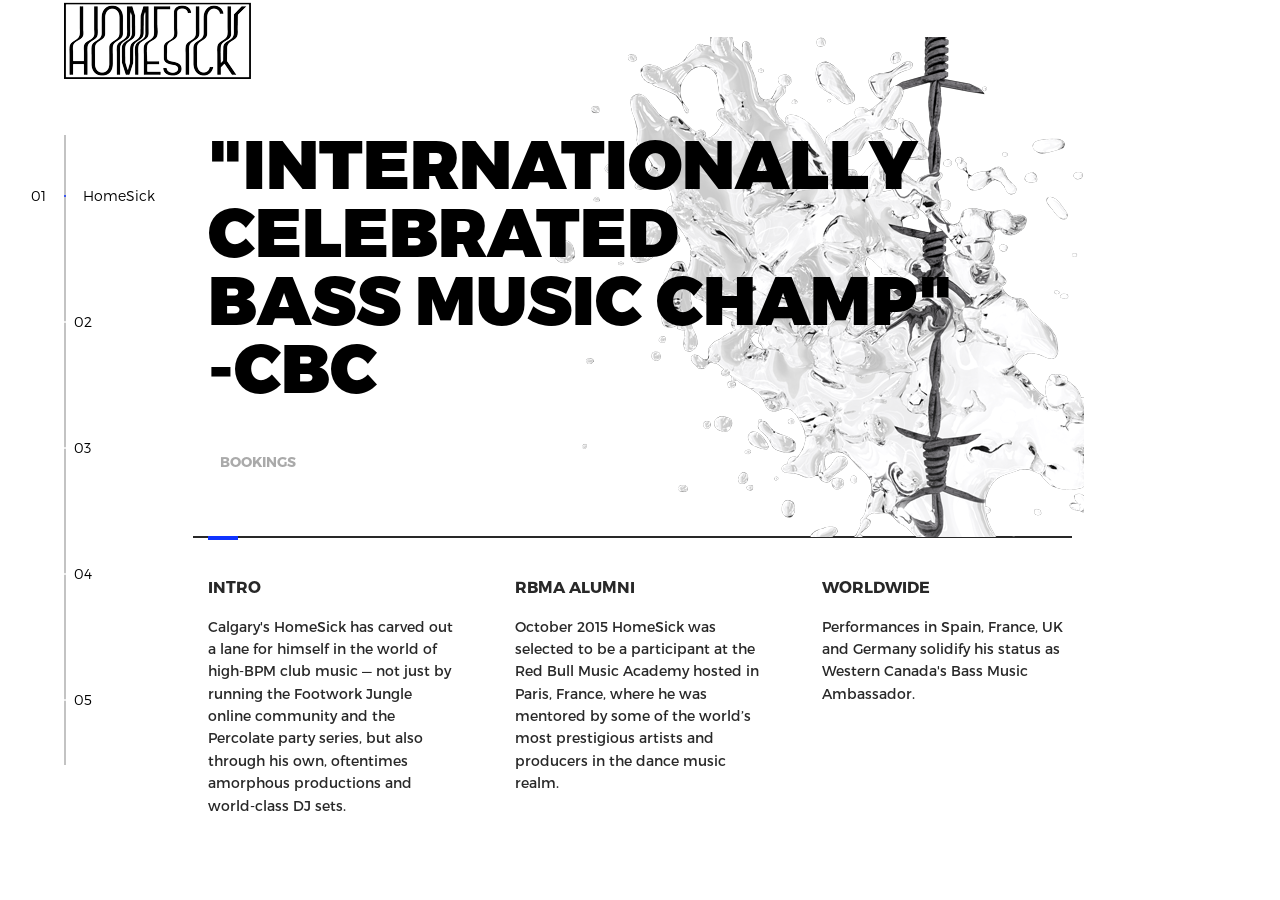
==== index.html @ fc29f38c "email update" ====
<!DOCTYPE html>
<html lang="en">
<head>
  <title>HOMESICK89</title>
  <meta charset="utf-8">
  <meta name="viewport" content="width=device-width, initial-scale=1">
  <meta http-equiv="X-UA-Compatible" content="IE=edge">
  <meta name="description" content="HTML5 website template">
  <meta name="keywords" content="global, template, html, sass, jquery">
  <meta name="author" content="Bucky Maler">
  <link rel="stylesheet" href="assets/css/main.css">
</head>
<body>

<!-- notification for small viewports and landscape oriented smartphones -->
<div class="device-notification">
  <a class="device-notification--logo" href="#0">
    <img src="assets/img/logo.png" alt="HomeSick">
  
  </a>
  <p class="device-notification--message">Please move to a larger screen.</p>
</div>

<div class="perspective effect-rotate-left">
  <div class="container"><div class="outer-nav--return"></div>
    <div id="viewport" class="l-viewport">
      <div class="l-wrapper">
        <header class="header">
          <a class="header--logo" href="#0">
            <img src="assets/img/logo.png" alt="Global">
          
          </a>
          <button class="header--cta cta">Bookings</button>
          <div class="header--nav-toggle">
            <span></span>
          </div>
        </header>
        <nav class="l-side-nav">
          <ul class="side-nav">
            <li class="is-active"><span>HomeSick</span></li>
            <li><span>Listen</span></li>
            <li><span>About</span></li>
            <li><span>Contact</span></li>
            <li><span>Bookings</span></li>
          </ul>
        </nav>
        <ul class="l-main-content main-content">
          <li class="l-section section section--is-active">
            <div class="intro">
              <div class="intro--banner">
                <h1>"INTERNATIONALLY CELEBRATED<br>BASS MUSIC CHAMP"<br> -CBC</h1>
                <button class="cta">Bookings
                  <svg version="1.1" id="Layer_1" xmlns="http://www.w3.org/2000/svg" xmlns:xlink="http://www.w3.org/1999/xlink" x="0px" y="0px" viewBox="0 0 150 118" style="enable-background:new 0 0 150 118;" xml:space="preserve">
                  <g transform="translate(0.000000,118.000000) scale(0.100000,-0.100000)">
                    <path d="M870,1167c-34-17-55-57-46-90c3-15,81-100,194-211l187-185l-565-1c-431,0-571-3-590-13c-55-28-64-94-18-137c21-20,33-20,597-20h575l-192-193C800,103,794,94,849,39c20-20,39-29,61-29c28,0,63,30,298,262c147,144,272,271,279,282c30,51,23,60-219,304C947,1180,926,1196,870,1167z"/>
                  </g>
                  </svg>
                  <span class="btn-background"></span>
                </button>
                <img src="assets/img/introduction-visual.png" alt="Welcome">
              </div>
              <div class="intro--options">
                <a href="#0">
                  <h3>INTRO</h3>
                  <p>Calgary's HomeSick has carved out a lane for himself in the world of high-BPM club music — not just by running the Footwork Jungle online community and the Percolate party series, but also through his own, oftentimes amorphous productions and world-class DJ sets.</p>
                </a>
                <a href="#0">
                  <h3>RBMA ALUMNI</h3>
                  <p>October 2015 HomeSick was selected to be a participant at the Red Bull Music Academy hosted in Paris, France, where he was mentored by some of the world’s most prestigious artists and producers in the dance music realm.</p>
                </a>
                <a href="#0">
                  <h3>WORLDWIDE</h3>
                  <p>Performances in Spain, France, UK and Germany solidify his status as Western Canada's Bass Music Ambassador.</p>
                </a>
              </div>
            </div>
          </li>
          <li class="l-section section">
            <div class="work">
              <h2>Releases</h2>
              <div class="work--lockup">
                <ul class="slider">
                  <li class="slider--item slider--item-left">
                    <a href="https://www.junodownload.com/products/homesick-enviroment-standards/3132504-02/" target="_blank">
                      <div class="slider--item-image">
                        <img src="assets/img/work-environment.jpg" alt="Environment Standards">
                      </div>
                      <p class="slider--item-title">Environment Standards (2016)</p>
                      <p class="slider--item-description">Four powerful 160bpm club tools including a remix from Detroit's Drum and Bass don, Sinistarr.</p>
                    </a>
                  </li>
                  <li class="slider--item slider--item-center">
                    <a href="http://www.seclusiasis.com/legendary/" target="_blank">
                      <div class="slider--item-image">
                        <img src="assets/img/work-legendary.jpg" alt="Legendary">
                      </div>
                      <p class="slider--item-title">LEGENDARY (2017)</p>
                      <p class="slider--item-description">Via Philadelphia powerhouse label Seclusiasis, the release kept the #1 spot in Juno's footwork charts for a full two weeks.</p>
                    </a>
                  </li>
                  <li class="slider--item slider--item-right">
                    <a href="http://smarturl.it/psuy36" target="_blank">
                      <div class="slider--item-image">
                        <img src="assets/img/work-dataism.jpg" alt="Dataism">
                      </div>
                      <p class="slider--item-title">DATAISM (2017)</p>
                      <p class="slider--item-description">The duo put together a three-track EP of powerful club tools during a visit to the Red Bull Studios in Berlin, Germany.</p>
                    </a>
                  </li>
                </ul>
                <div class="slider--prev">
                  <svg version="1.1" id="Layer_1" xmlns="http://www.w3.org/2000/svg" xmlns:xlink="http://www.w3.org/1999/xlink" x="0px" y="0px"
                  viewBox="0 0 150 118" style="enable-background:new 0 0 150 118;" xml:space="preserve">
                  <g transform="translate(0.000000,118.000000) scale(0.100000,-0.100000)">
                    <path d="M561,1169C525,1155,10,640,3,612c-3-13,1-36,8-52c8-15,134-145,281-289C527,41,562,10,590,10c22,0,41,9,61,29
                    c55,55,49,64-163,278L296,510h575c564,0,576,0,597,20c46,43,37,109-18,137c-19,10-159,13-590,13l-565,1l182,180
                    c101,99,187,188,193,199c16,30,12,57-12,84C631,1174,595,1183,561,1169z"/>
                  </g>
                  </svg>
                </div>
                <div class="slider--next">
                  <svg version="1.1" id="Layer_1" xmlns="http://www.w3.org/2000/svg" xmlns:xlink="http://www.w3.org/1999/xlink" x="0px" y="0px" viewBox="0 0 150 118" style="enable-background:new 0 0 150 118;" xml:space="preserve">
                  <g transform="translate(0.000000,118.000000) scale(0.100000,-0.100000)">
                    <path d="M870,1167c-34-17-55-57-46-90c3-15,81-100,194-211l187-185l-565-1c-431,0-571-3-590-13c-55-28-64-94-18-137c21-20,33-20,597-20h575l-192-193C800,103,794,94,849,39c20-20,39-29,61-29c28,0,63,30,298,262c147,144,272,271,279,282c30,51,23,60-219,304C947,1180,926,1196,870,1167z"/>
                  </g>
                  </svg>
                </div>
              </div>
            </div>
          </li>
          <li class="l-section section">
            <div class="about">
              <div class="about--banner">
                <h2>"The Canadian<br>producer putting<br>the dirt back<br>into breakbeat"<br>-Sónar Music Festival</h2>
                <a href="#0">Career
                  <span>
                    <svg version="1.1" id="Layer_1" xmlns="http://www.w3.org/2000/svg" xmlns:xlink="http://www.w3.org/1999/xlink" x="0px" y="0px" viewBox="0 0 150 118" style="enable-background:new 0 0 150 118;" xml:space="preserve">
                    <g transform="translate(0.000000,118.000000) scale(0.100000,-0.100000)">
                      <path d="M870,1167c-34-17-55-57-46-90c3-15,81-100,194-211l187-185l-565-1c-431,0-571-3-590-13c-55-28-64-94-18-137c21-20,33-20,597-20h575l-192-193C800,103,794,94,849,39c20-20,39-29,61-29c28,0,63,30,298,262c147,144,272,271,279,282c30,51,23,60-219,304C947,1180,926,1196,870,1167z"/>
                    </g>
                    </svg>
                  </span>
                </a>
                <img src="assets/img/about-visual.png" alt="About Us">
              </div>
              <div class="about--options">
                <a href="#0">
                  <h3>Winners</h3>
                </a>
                <a href="#0">
                  <h3>Philosophy</h3>
                </a>
                <a href="#0">
                  <h3>History</h3>
                </a>
              </div>
            </div>
          </li>
          <li class="l-section section">
            <div class="contact">
              <div class="contact--lockup">
                <div class="modal">
                  <div class="modal--information">
                    <p>Pawia 5, 31-154 Kraków, Poland</p>
                    <a href="mailto:ouremail@gmail.com">ouremail@gmail.com</a>
                    <a href="tel:+148126287560">+48 12 628 75 60</a>
                  </div>
                  <ul class="modal--options">
                    <li><a href="#0">Bēhance</a></li>
                    <li><a href="#0">dribbble</a></li>
                    <li><a href="mailto:ouremail@gmail.com">Contact Us</a></li>
                  </ul>
                </div>
              </div>
            </div>
          </li>
          <li class="l-section section">
            <div class="hire">
              <h2>Select an option</h2>
              <!-- checkout formspree.io for easy form setup -->
              <form class="work-request" action="https://formspree.io/info@homesick89.com" method="POST">
                <div class="work-request--options">
                  <span class="options-a">
                    <input id="opt-1" type="checkbox" value="app design">
                    <label for="opt-1">
                      <svg version="1.1" id="Layer_1" xmlns="http://www.w3.org/2000/svg" xmlns:xlink="http://www.w3.org/1999/xlink" x="0px" y="0px"
                      viewBox="0 0 150 111" style="enable-background:new 0 0 150 111;" xml:space="preserve">
                      <g transform="translate(0.000000,111.000000) scale(0.100000,-0.100000)">
                        <path d="M950,705L555,310L360,505C253,612,160,700,155,700c-6,0-44-34-85-75l-75-75l278-278L550-5l475,475c261,261,475,480,475,485c0,13-132,145-145,145C1349,1100,1167,922,950,705z"/>
                      </g>
                      </svg>
                      App Design
                    </label>
                    <input id="opt-2" type="checkbox" value="graphic design">
                    <label for="opt-2">
                      <svg version="1.1" id="Layer_1" xmlns="http://www.w3.org/2000/svg" xmlns:xlink="http://www.w3.org/1999/xlink" x="0px" y="0px"
                      viewBox="0 0 150 111" style="enable-background:new 0 0 150 111;" xml:space="preserve">
                      <g transform="translate(0.000000,111.000000) scale(0.100000,-0.100000)">
                        <path d="M950,705L555,310L360,505C253,612,160,700,155,700c-6,0-44-34-85-75l-75-75l278-278L550-5l475,475c261,261,475,480,475,485c0,13-132,145-145,145C1349,1100,1167,922,950,705z"/>
                      </g>
                      </svg>
                      Graphic Design
                    </label>
                    <input id="opt-3" type="checkbox" value="motion design">
                    <label for="opt-3">
                      <svg version="1.1" id="Layer_1" xmlns="http://www.w3.org/2000/svg" xmlns:xlink="http://www.w3.org/1999/xlink" x="0px" y="0px"
                      viewBox="0 0 150 111" style="enable-background:new 0 0 150 111;" xml:space="preserve">
                      <g transform="translate(0.000000,111.000000) scale(0.100000,-0.100000)">
                        <path d="M950,705L555,310L360,505C253,612,160,700,155,700c-6,0-44-34-85-75l-75-75l278-278L550-5l475,475c261,261,475,480,475,485c0,13-132,145-145,145C1349,1100,1167,922,950,705z"/>
                      </g>
                      </svg>
                      Motion Design
                    </label>
                  </span>
                  <span class="options-b">
                    <input id="opt-4" type="checkbox" value="ux design">
                    <label for="opt-4">
                      <svg version="1.1" id="Layer_1" xmlns="http://www.w3.org/2000/svg" xmlns:xlink="http://www.w3.org/1999/xlink" x="0px" y="0px"
                      viewBox="0 0 150 111" style="enable-background:new 0 0 150 111;" xml:space="preserve">
                      <g transform="translate(0.000000,111.000000) scale(0.100000,-0.100000)">
                        <path d="M950,705L555,310L360,505C253,612,160,700,155,700c-6,0-44-34-85-75l-75-75l278-278L550-5l475,475c261,261,475,480,475,485c0,13-132,145-145,145C1349,1100,1167,922,950,705z"/>
                      </g>
                      </svg>
                      UX Design
                    </label>
                    <input id="opt-5" type="checkbox" value="webdesign">
                    <label for="opt-5">
                      <svg version="1.1" id="Layer_1" xmlns="http://www.w3.org/2000/svg" xmlns:xlink="http://www.w3.org/1999/xlink" x="0px" y="0px"
                      viewBox="0 0 150 111" style="enable-background:new 0 0 150 111;" xml:space="preserve">
                      <g transform="translate(0.000000,111.000000) scale(0.100000,-0.100000)">
                        <path d="M950,705L555,310L360,505C253,612,160,700,155,700c-6,0-44-34-85-75l-75-75l278-278L550-5l475,475c261,261,475,480,475,485c0,13-132,145-145,145C1349,1100,1167,922,950,705z"/>
                      </g>
                      </svg>
                      Webdesign
                    </label>
                    <input id="opt-6" type="checkbox" value="marketing">
                    <label for="opt-6">
                      <svg version="1.1" id="Layer_1" xmlns="http://www.w3.org/2000/svg" xmlns:xlink="http://www.w3.org/1999/xlink" x="0px" y="0px"
                      viewBox="0 0 150 111" style="enable-background:new 0 0 150 111;" xml:space="preserve">
                      <g transform="translate(0.000000,111.000000) scale(0.100000,-0.100000)">
                        <path d="M950,705L555,310L360,505C253,612,160,700,155,700c-6,0-44-34-85-75l-75-75l278-278L550-5l475,475c261,261,475,480,475,485c0,13-132,145-145,145C1349,1100,1167,922,950,705z"/>
                      </g>
                      </svg>
                      Marketing
                    </label>
                  </span>
                </div>
                <div class="work-request--information">
                  <div class="information-name">
                    <input id="name" type="text" spellcheck="false">
                    <label for="name">Name</label>
                  </div>
                  <div class="information-email">
                    <input id="email" type="email" spellcheck="false">
                    <label for="email">Email</label>
                  </div>
                </div>
                <input type="submit" value="Send Request">
              </form>
            </div>
          </li>
        </ul>
      </div>
    </div>
  </div>
  <ul class="outer-nav">
    <li class="is-active">Home</li>
    <li>Works</li>
    <li>About</li>
    <li>Contact</li>
    <li>Hire us</li>
  </ul>
</div>

<script src="https://ajax.googleapis.com/ajax/libs/jquery/2.2.4/jquery.min.js"></script>
<script>window.jQuery || document.write('<script src="assets/js/vendor/jquery-2.2.4.min.js"><\/script>')</script>
<script src="assets/js/functions-min.js"></script>
</body>
</html>
---- assets/css/main.css ----
@font-face {
    font-family: 'Montserrat';
    src: url("fonts/Montserrat-Black.eot");
    src: local("☺"), url("fonts/Montserrat-Black.woff") format("woff"), url("fonts/Montserrat-Black.ttf") format("truetype"), url("fonts/Montserrat-Black.svg") format("svg");
    font-weight: 900;
    font-style: normal;
}
@font-face {
    font-family: 'Montserrat';
    src: url("fonts/Montserrat-Bold.eot");
    src: local("☺"), url("fonts/Montserrat-Bold.woff") format("woff"), url("fonts/Montserrat-Bold.ttf") format("truetype"), url("fonts/Montserrat-Bold.svg") format("svg");
    font-weight: 700;
    font-style: normal;
}
@font-face {
    font-family: 'Montserrat';
    src: url("fonts/Montserrat-Regular.eot");
    src: local("☺"), url("fonts/Montserrat-Regular.woff") format("woff"), url("fonts/Montserrat-Regular.ttf") format("truetype"), url("fonts/Montserrat-Regular.svg") format("svg");
    font-weight: 400;
    font-style: normal;
}
@font-face {
    font-family: 'Montserrat';
    src: url("fonts/Montserrat-Light.eot");
    src: local("☺"), url("fonts/Montserrat-Light.woff") format("woff"), url("fonts/Montserrat-Light.ttf") format("truetype"), url("fonts/Montserrat-Light.svg") format("svg");
    font-weight: 300;
    font-style: normal;
}
/*! normalize.css v3.0.2 | MIT License | git.io/normalize */html {
    font-family: sans-serif;
    -ms-text-size-adjust: 100%;
    -webkit-text-size-adjust: 100%}
body {
    margin: 0;
}
article, aside, details, figcaption, figure, footer, header, hgroup, main, menu, nav, section, summary {
    display: block;
}
audio, canvas, progress, video {
    display: inline-block;
    vertical-align: baseline;
}
audio:not([controls]) {
    display: none;
    height: 0;
}
[hidden], template {
    display: none;
}
a {
    background-color: transparent;
}
a:active, a:hover {
    outline: 0;
}
abbr[title] {
    border-bottom: 1px dotted;
}
b, strong {
    font-weight: bold;
}
dfn {
    font-style: italic;
}
h1 {
    font-size: 2em;
    margin: 0.67em 0;
}
mark {
    background: #ff0;
    color: #000;
}
small {
    font-size: 80%}
sub, sup {
    font-size: 75%;
    line-height: 0;
    position: relative;
    vertical-align: baseline;
}
sup {
    top: -0.5em;
}
sub {
    bottom: -0.25em;
}
img {
    border: 0;
}
svg:not(:root) {
    overflow: hidden;
}
figure {
    margin: 1em 40px;
}
hr {
    box-sizing: content-box;
    height: 0;
}
pre {
    overflow: auto;
}
code, kbd, pre, samp {
    font-family: monospace,  monospace;
    font-size: 1em;
}
button, input, optgroup, select, textarea {
    color: #aaa;
    font: inherit;
    margin: 0;
}
button {
    overflow: visible;
}
button, select {
    text-transform: none;
}
button, html input[type="button"], input[type="reset"], input[type="submit"] {
    -webkit-appearance: button;
    cursor: pointer;
}
button[disabled], html input[disabled] {
    cursor: default;
}
button::-moz-focus-inner, input::-moz-focus-inner {
    border: 0;
    padding: 0;
}
input {
    line-height: normal;
}
input[type="checkbox"], input[type="radio"] {
    box-sizing: border-box;
    padding: 0;
}
input[type="number"]::-webkit-inner-spin-button, input[type="number"]::-webkit-outer-spin-button {
    height: auto;
}
input[type="search"] {
    -webkit-appearance: textfield;
    box-sizing: content-box;
}
input[type="search"]::-webkit-search-cancel-button, input[type="search"]::-webkit-search-decoration {
    -webkit-appearance: none;
}
fieldset {
    border: 1px solid #aaa;
    margin: 0 2px;
    padding: 0.35em 0.625em 0.75em;
}
legend {
    border: 0;
    padding: 0;
}
textarea {
    overflow: auto;
}
optgroup {
    font-weight: bold;
}
table {
    border-collapse: collapse;
    border-spacing: 0;
}
td, th {
    padding: 0;
}
::-moz-selection {
    background: #FFF498;
}
::selection {
    background: #FFF498;
}
::-moz-selection {
    background: #FFF498;
}
img::-moz-selection {
    background: transparent;
}
img::selection {
    background: transparent;
}
img::-moz-selection {
    background: transparent;
}
body {
    -webkit-tap-highlight-color: #FFF498;
}
body {
    background-color: #0000000;
    font-size: 14px;
    line-height: 1.6;
    font-family: "Montserrat", sans-serif;
    color: #000;
    -webkit-font-smoothing: antialiased;
    -webkit-text-size-adjust: 100%}
.l-viewport {
    position: relative;
    width: 100%;
    height: 100vh;
    box-shadow: 0 0 45px 5px rgba(0, 0, 0, 0.85);
    overflow: hidden;
}
.l-wrapper {
    position: relative;
    width: 1440px;
    max-width: 90%;
    height: 100%;
    margin: 0 auto;
}
.l-side-nav {
    position: absolute;
    left: 0;
    display: -webkit-box;
    display: -webkit-flex;
    display: -ms-flexbox;
    display: flex;
    height: 100%;
    -webkit-box-align: center;
    -webkit-align-items: center;
    -ms-flex-align: center;
    align-items: center;
}
.l-side-nav::before {
    content: "";
    position: absolute;
    top: 50%;
    left: 0;
    -webkit-transform: translateY(-50%);
    transform: translateY(-50%);
    width: 2px;
    height: 70%;
    max-height: 750px;
    background-color: #555;
    opacity: .35;
    z-index: 10;
}
@media (max-width: 1180px) {
    .l-side-nav {
    display: none;
}
}.l-main-content {
    position: relative;
    width: 100%;
    height: 100%;
    margin: 0;
    padding: 0;
    list-style: none;
}
.l-section {
    position: absolute;
    width: 100%;
    height: 100%}
.device-notification {
    display: none;
    position: fixed;
    top: 0;
    left: 0;
    width: 100%;
    height: 100%;
    -webkit-box-orient: vertical;
    -webkit-box-direction: normal;
    -webkit-flex-direction: column;
    -ms-flex-direction: column;
    flex-direction: column;
    -webkit-box-align: center;
    -webkit-align-items: center;
    -ms-flex-align: center;
    -ms-grid-row-align: center;
    align-items: center;
    -webkit-box-pack: center;
    -webkit-justify-content: center;
    -ms-flex-pack: center;
    justify-content: center;
    background-color: #0c0c0c;
    z-index: 12;
}
.device-notification--logo {
    display: -webkit-box;
    display: -webkit-flex;
    display: -ms-flexbox;
    display: flex;
    -webkit-box-align: center;
    -webkit-align-items: center;
    -ms-flex-align: center;
    align-items: center;
    text-decoration: none;
    color: #fff;
}
.device-notification--logo p {
    margin: 0 0 0 10px;
    font-size: 16px;
    font-weight: 700;
    text-transform: uppercase;
}
.device-notification--message {
    width: 70%;
    margin: 30px 0 0 0;
    font-weight: 700;
    text-align: center;
}
@media (max-width: 767px) and (min-width: 601px) and (max-height: 680px) {
    .device-notification {
    display: -webkit-box;
    display: -webkit-flex;
    display: -ms-flexbox;
    display: flex;
}
}@media (max-width: 600px) and (min-width: 480px) and (max-height: 580px) {
    .device-notification {
    display: -webkit-box;
    display: -webkit-flex;
    display: -ms-flexbox;
    display: flex;
}
}@media (max-width: 736px) and (min-width: 360px) and (orientation: landscape) {
    .device-notification {
    display: -webkit-box;
    display: -webkit-flex;
    display: -ms-flexbox;
    display: flex;
}
}@media(max-width: 359px) {
    .device-notification {
    display: -webkit-box;
    display: -webkit-flex;
    display: -ms-flexbox;
    display: flex;
}
}.section {
    opacity: 0;
    visibility: hidden;
    -webkit-transition: opacity .4s ease-in-out, visibility 0s .4s;
    transition: opacity .4s ease-in-out, visibility 0s .4s;
}
.section--is-active {
    opacity: 1;
    visibility: visible;
    z-index: 1;
    -webkit-transition: opacity .4s ease-in-out .4s;
    transition: opacity .4s ease-in-out .4s;
}
.section--next {
    -webkit-transform: translateY(-45px);
    transform: translateY(-45px);
    -webkit-transition: -webkit-transform .4s ease-in-out;
    transition: -webkit-transform .4s ease-in-out;
    transition: transform .4s ease-in-out;
    transition: transform .4s ease-in-out,  -webkit-transform .4s ease-in-out;
}
.section--prev {
    -webkit-transform: translateY(45px);
    transform: translateY(45px);
    -webkit-transition: -webkit-transform .4s ease-in-out;
    transition: -webkit-transform .4s ease-in-out;
    transition: transform .4s ease-in-out;
    transition: transform .4s ease-in-out,  -webkit-transform .4s ease-in-out;
}
.header {
    position: absolute;
    top: 0;
    left: 0;
    display: -webkit-box;
    display: -webkit-flex;
    display: -ms-flexbox;
    display: flex;
    width: 100%;
    height: 70px;
    -webkit-box-align: center;
    -webkit-align-items: center;
    -ms-flex-align: center;
    align-items: center;
    -webkit-box-pack: justify;
    -webkit-justify-content: space-between;
    -ms-flex-pack: justify;
    justify-content: space-between;
    z-index: 10;
}
.header--logo {
    display: -webkit-box;
    display: -webkit-flex;
    display: -ms-flexbox;
    display: flex;
    -webkit-box-align: center;
    -webkit-align-items: center;
    -ms-flex-align: center;
    align-items: center;
    text-decoration: none;
    color: #000;
}
.header--logo p {
    margin: 0 0 0 10px;
    font-size: 16px;
    font-weight: 700;
    text-transform: uppercase;
}
.header--nav-toggle {
    display: -webkit-box;
    display: -webkit-flex;
    display: -ms-flexbox;
    display: flex;
    width: 50px;
    height: 50px;
    -webkit-box-orient: vertical;
    -webkit-box-direction: normal;
    -webkit-flex-direction: column;
    -ms-flex-direction: column;
    flex-direction: column;
    -webkit-box-align: center;
    -webkit-align-items: center;
    -ms-flex-align: center;
    align-items: center;
    -webkit-box-pack: center;
    -webkit-justify-content: center;
    -ms-flex-pack: center;
    justify-content: center;
    cursor: pointer;
}
.header--nav-toggle span, .header--nav-toggle::before, .header--nav-toggle::after {
    content: "";
    position: relative;
    width: 16px;
    height: 2px;
    background-color: #fff;
}
.header--nav-toggle::before {
    bottom: 5px;
    width: 23px;
}
.header--nav-toggle::after {
    top: 5px;
    width: 23px;
}
.header--cta {
    position: absolute;
    top: 50%;
    left: 50%;
    -webkit-transform: translate(-50%,  -50%);
    transform: translate(-50%,  -50%);
    padding: 0 20px;
    line-height: 30px;
    text-decoration: none;
    color: #fff;
    font-weight: 700;
    text-transform: uppercase;
    background-color: #0f33ff;
    border: none;
    opacity: 0;
    visibility: hidden;
    -webkit-transition: opacity .4s ease-in-out, visibility 0s .4s;
    transition: opacity .4s ease-in-out, visibility 0s .4s;
}
.header--cta:focus {
    outline: none;
}
.header--cta.is-active {
    opacity: 1;
    visibility: visible;
    -webkit-transition: opacity .4s ease-in-out .4s;
    transition: opacity .4s ease-in-out .4s;
}
@media (max-width: 767px) {
    .header--cta {
    display: none;
}
}.side-nav {
    position: relative;
    display: -webkit-box;
    display: -webkit-flex;
    display: -ms-flexbox;
    display: flex;
    width: 100px;
    height: 70%;
    max-height: 750px;
    -webkit-box-orient: vertical;
    -webkit-box-direction: normal;
    -webkit-flex-direction: column;
    -ms-flex-direction: column;
    flex-direction: column;
    -webkit-justify-content: space-around;
    -ms-flex-pack: distribute;
    justify-content: space-around;
    margin: 0;
    padding: 0;
    list-style-position: inside;
    z-index: 10;
}
.side-nav>li {
    position: relative;
    top: -5px;
    color: #fff;
    font-size: 6px;
    cursor: pointer;
}
.side-nav>li span {
    position: relative;
    top: 3px;
    left: 10px;
    color: #000;
    font-size: 14px;
    font-weight: 300;
    opacity: 0;
    visibility: hidden;
}
.side-nav>li::before {
    position: absolute;
    top: 3px;
    left: 10px;
    color: #000;
    font-size: 14px;
    font-weight: 300;
}
.side-nav li:nth-child(1)::before {
    content: "01"}
.side-nav li:nth-child(2)::before {
    content: "02"}
.side-nav li:nth-child(3)::before {
    content: "03"}
.side-nav li:nth-child(4)::before {
    content: "04"}
.side-nav li:nth-child(5)::before {
    content: "05"}
.side-nav li.is-active {
    color: #0f33ff;
    -webkit-transition: color .4s ease-in-out;
    transition: color .4s ease-in-out;
}
.side-nav li.is-active span {
    opacity: 1;
    visibility: visible;
    -webkit-transition: opacity .4s ease-in-out;
    transition: opacity .4s ease-in-out;
}
.side-nav li.is-active::before {
    left: -33px;
    color: #000;
}
.intro {
    position: relative;
    display: -webkit-box;
    display: -webkit-flex;
    display: -ms-flexbox;
    display: flex;
    width: 900px;
    max-width: 75%;
    height: 100%;
    -webkit-box-orient: vertical;
    -webkit-box-direction: normal;
    -webkit-flex-direction: column;
    -ms-flex-direction: column;
    flex-direction: column;
    -webkit-box-pack: center;
    -webkit-justify-content: center;
    -ms-flex-pack: center;
    justify-content: center;
    margin: 0 auto;
}
@media (max-width: 1180px) {
    .intro {
    max-width: 100%}
}.intro--banner {
    position: relative;
    height: 475px;
}
.intro--banner::before {
    content: "";
    position: absolute;
    bottom: 20px;
    left: -15px;
    right: 0;
    height: 2px;
    background-color: #282828;
}
.intro--banner::after {
    content: "";
    position: absolute;
    bottom: 18px;
    left: 0;
    width: 30px;
    height: 4px;
    background-color: #0f33ff;
}
.intro--banner h1 {
    position: relative;
    font-size: 68px;
    font-weight: 900;
    line-height: 1;
    z-index: 1;
}
.intro--banner button {
    position: relative;
    padding: 5px 17px 5px 12px;
    font-weight: 700;
    text-transform: uppercase;
    background-color: transparent;
    border: none;
}
.intro--banner button .btn-background {
    position: absolute;
    top: 0;
    left: 23px;
    right: 0;
    height: 100%;
    background-color: ##9f9f9f;
    z-index: -1;
    -webkit-transition: left .2s ease-in-out;
    transition: left .2s ease-in-out;
}
.intro--banner button:hover .btn-background {
    left: 0;
}
.intro--banner button:focus {
    outline: none;
}
.intro--banner button svg {
    position: relative;
    left: 5px;
    width: 15px;
    fill: #fff;
}
.intro--banner img {
    position: absolute;
    bottom: 21px;
    right: -12px;
}
.intro--options {
    display: -webkit-box;
    display: -webkit-flex;
    display: -ms-flexbox;
    display: flex;
    -webkit-box-pack: justify;
    -webkit-justify-content: space-between;
    -ms-flex-pack: justify;
    justify-content: space-between;
    margin: 0;
    padding: 0;
    list-style: none;
}
.intro--options>a {
    max-width: 250px;
    text-decoration: none;
    color: #282828;
    -webkit-transition: color .2s ease-in-out;
    transition: color .2s ease-in-out;
}
.intro--options>a:hover {
    color: #000;
}
.intro--options h3 {
    font-size: 16px;
    text-transform: uppercase;
}
.intro--options p {
    margin-bottom: 0;
}
@media (max-width: 900px) {
    .intro--banner {
    height: 380px;
}
.intro--banner h1 {
    font-size: 55px;
}
.intro--banner img {
    width: 430px;
}
.intro--options>a {
    margin-right: 30px;
}
.intro--options>a:last-child {
    margin-right: 0;
}
}@media (max-width: 767px) {
    .intro--banner {
    height: 305px;
}
.intro--banner h1 {
    font-size: 44px;
}
.intro--banner img {
    width: 330px;
}
.intro--options {
    display: block;
}
.intro--options>a {
    display: block;
    max-width: 100%;
    margin: 0 0 30px 0;
}
.intro--options>a:last-child {
    margin-bottom: 0;
}
}@media (max-width: 600px) {
    .intro--banner {
    height: 360px;
}
.intro--banner h1 {
    font-size: 55px;
}
.intro--banner img {
    display: none;
}
}@media (max-width: 600px) and (max-height: 750px) {
    .intro--banner {
    height: auto;
}
.intro--banner::before, .intro--banner::after {
    display: none;
}
.intro--banner h1 {
    margin-top: 0;
}
.intro--options {
    display: none;
}
}.work {
    position: relative;
    display: -webkit-box;
    display: -webkit-flex;
    display: -ms-flexbox;
    display: flex;
    width: 960px;
    max-width: 80%;
    height: 100%;
    -webkit-box-orient: vertical;
    -webkit-box-direction: normal;
    -webkit-flex-direction: column;
    -ms-flex-direction: column;
    flex-direction: column;
    -webkit-box-pack: center;
    -webkit-justify-content: center;
    -ms-flex-pack: center;
    justify-content: center;
    margin: 0 auto;
}
@media (max-width: 1180px) {
    .work {
    max-width: 100%}
}.work h2 {
    margin: 0 0 20px 0;
    font-size: 30px;
    text-align: center;
}
.work--lockup {
    position: relative;
}
.work--lockup .slider {
    position: relative;
    display: -webkit-box;
    display: -webkit-flex;
    display: -ms-flexbox;
    display: flex;
    width: 80%;
    margin: 0 auto;
    padding: 0;
    list-style: none;
}
.work--lockup .slider--item {
    position: absolute;
    display: none;
    text-align: center;
}
.work--lockup .slider--item a {
    text-decoration: none;
    color: #000;
}
.work--lockup .slider--item-title {
    margin-top: 10px;
    font-size: 12px;
    font-weight: 700;
    text-transform: uppercase;
}
.work--lockup .slider--item-description {
    display: none;
    max-width: 250px;
    margin: 0 auto;
}
.work--lockup .slider--item-image {
    width: 150px;
    height: 150px;
    margin: 0 auto;
    border-radius: 50%;
    overflow: hidden;
}
.work--lockup .slider--item-image img {
    width: 100%}
.work--lockup .slider--item-left {
    top: 50%;
    left: 0;
    -webkit-transform: translateY(-50%);
    transform: translateY(-50%);
    display: block;
}
.work--lockup .slider--item-right {
    top: 50%;
    right: 0;
    -webkit-transform: translateY(-50%);
    transform: translateY(-50%);
    display: block;
}
.work--lockup .slider--item-center {
    position: relative;
    top: 30px;
    left: 50%;
    -webkit-transform: translateX(-50%);
    transform: translateX(-50%);
    display: block;
}
.work--lockup .slider--item-center a {
    color: #000;
}
.work--lockup .slider--item-center .slider--item-title {
    margin-top: 25px;
    font-size: 16px;
}
.work--lockup .slider--item-center .slider--item-description {
    display: block;
}
.work--lockup .slider--item-center .slider--item-image {
    width: 300px;
    height: 300px;
}
.work--lockup .slider--next, .work--lockup .slider--prev {
    position: absolute;
    top: 160px;
    display: -webkit-box;
    display: -webkit-flex;
    display: -ms-flexbox;
    display: flex;
    width: 50px;
    height: 50px;
    -webkit-box-align: center;
    -webkit-align-items: center;
    -ms-flex-align: center;
    align-items: center;
    -webkit-box-pack: center;
    -webkit-justify-content: center;
    -ms-flex-pack: center;
    justify-content: center;
    background-color: #282828;
    border-radius: 50%;
    cursor: pointer;
}
.work--lockup .slider--next svg, .work--lockup .slider--prev svg {
    width: 20px;
    fill: #fff;
}
.work--lockup .slider--next {
    right: 0;
}
.work--lockup .slider--prev {
    left: 0;
}
@media (max-width: 900px) {
    .work--lockup .slider--item-image {
    width: 120px;
    height: 120px;
}
.work--lockup .slider--item-center .slider--item-image {
    width: 240px;
    height: 240px;
}
.work--lockup .slider--next, .work--lockup .slider--prev {
    top: 130px;
}
}@media (max-width: 767px) {
    .work--lockup .slider {
    width: 75%}
.work--lockup .slider--item-image {
    width: 90px;
    height: 90px;
}
.work--lockup .slider--item-center .slider--item-image {
    width: 190px;
    height: 190px;
}
.work--lockup .slider--next, .work--lockup .slider--prev {
    top: 105px;
}
}@media (max-width: 600px) {
    .work--lockup .slider {
    width: auto;
}
.work--lockup .slider--item-left, .work--lockup .slider--item-right {
    display: none;
}
}.about {
    position: relative;
    display: -webkit-box;
    display: -webkit-flex;
    display: -ms-flexbox;
    display: flex;
    width: 900px;
    max-width: 75%;
    height: 100%;
    -webkit-box-orient: vertical;
    -webkit-box-direction: normal;
    -webkit-flex-direction: column;
    -ms-flex-direction: column;
    flex-direction: column;
    -webkit-box-pack: center;
    -webkit-justify-content: center;
    -ms-flex-pack: center;
    justify-content: center;
    margin: 0 auto;
}
@media (max-width: 1180px) {
    .about {
    max-width: 100%}
}.about--banner {
    position: relative;
    height: 475px;
}
.about--banner::before {
    content: "";
    position: absolute;
    top: 20px;
    left: 200px;
    -webkit-transform: rotate(-25deg);
    transform: rotate(-25deg);
    border: 5px solid #0f33ff;
    border-right-color: transparent;
    border-bottom-color: transparent;
}
.about--banner::after {
    content: "";
    position: absolute;
    top: 75px;
    left: 400px;
    -webkit-transform: rotate(45deg);
    transform: rotate(45deg);
    width: 10px;
    height: 10px;
    background-color: #0f33ff;
}
.about--banner h2 {
    position: relative;
    margin-top: 35px;
    font-size: 68px;
    font-weight: 900;
    line-height: 1;
    z-index: 1;
}
.about--banner h2::before {
    content: "";
    position: absolute;
    top: 60px;
    left: 268px;
    width: 30px;
    height: 30px;
    background-color: #0f33ff;
    border-radius: 50%}
.about--banner h2::after {
    content: "";
    position: absolute;
    top: 255px;
    left: 255px;
    width: 10px;
    height: 10px;
    background-color: #0f33ff;
}
.about--banner a {
    padding: 5px 17px 5px 0;
    text-decoration: none;
    color: #000;
    font-weight: 700;
    text-transform: uppercase;
    background-color: transparent;
}
.about--banner a:hover svg {
    left: 10px;
}
.about--banner a svg {
    position: relative;
    left: 5px;
    width: 15px;
    fill: #fff;
    -webkit-transition: left .2s ease-in-out;
    transition: left .2s ease-in-out;
}
.about--banner img {
    position: absolute;
    bottom: -90px;
    right: -12px;
}
.about--options {
    display: -webkit-box;
    display: -webkit-flex;
    display: -ms-flexbox;
    display: flex;
    max-width: 600px;
    -webkit-box-pack: justify;
    -webkit-justify-content: space-between;
    -ms-flex-pack: justify;
    justify-content: space-between;
    margin: 0;
    padding: 0;
    list-style: none;
}
.about--options>a {
    position: relative;
    width: 150px;
    height: 75px;
    text-decoration: none;
    color: #000;
    border: 10px solid #0f33ff;
    background-position: center;
    background-size: cover;
    background-repeat: no-repeat;
}
.about--options>a:nth-child(1) {
    background-image: url("../img/about-winners.jpg");
}
.about--options>a:nth-child(2) {
    background-image: url("../img/about-philosophy.jpg");
}
.about--options>a:nth-child(3) {
    background-image: url("../img/about-history.jpg");
}
.about--options>a:hover h3 {
    bottom: -50px;
}
.about--options h3 {
    position: absolute;
    bottom: -38px;
    left: 10px;
    font-size: 16px;
    text-transform: uppercase;
    -webkit-transition: bottom .2s ease-in-out, left .2s ease-in-out;
    transition: bottom .2s ease-in-out, left .2s ease-in-out;
}
@media (max-width: 767px) {
    .about--banner {
    height: 305px;
}
.about--banner::before {
    top: 0;
    left: 125px;
}
.about--banner::after {
    top: 35px;
    left: 260px;
}
.about--banner h2 {
    margin-top: 10px;
    font-size: 44px;
}
.about--banner h2::before {
    top: 28px;
    left: 168px;
}
.about--banner h2::after {
    top: 163px;
    left: 163px;
}
.about--banner img {
    width: 315px;
}
}@media (max-width: 600px) {
    .about--banner {
    height: auto;
}
.about--banner::before {
    left: 155px;
}
.about--banner::after {
    left: 310px;
}
.about--banner h2 {
    margin-top: 0;
    font-size: 55px;
}
.about--banner h2::before {
    top: 43px;
    left: 214px;
}
.about--banner h2::after {
    top: 205px;
    left: 205px;
}
.about--banner img {
    display: none;
}
.about--options {
    display: none;
}
}.contact {
    position: fixed;
    top: 0;
    left: 0;
    width: 100%;
    height: 100%;
    background-image: url("../img/contact-visual.png");
    background-position: center;
    background-size: cover;
    background-repeat: no-repeat;
}
.contact--lockup {
    position: relative;
    display: -webkit-box;
    display: -webkit-flex;
    display: -ms-flexbox;
    display: flex;
    width: 900px;
    max-width: 75%;
    height: 100%;
    -webkit-box-align: center;
    -webkit-align-items: center;
    -ms-flex-align: center;
    align-items: center;
    -webkit-box-pack: end;
    -webkit-justify-content: flex-end;
    -ms-flex-pack: end;
    justify-content: flex-end;
    margin: 0 auto;
}
@media (max-width: 1180px) {
    .contact--lockup {
    max-width: 90%}
}@media (max-width: 767px) {
    .contact--lockup {
    -webkit-box-pack: center;
    -webkit-justify-content: center;
    -ms-flex-pack: center;
    justify-content: center;
}
}.contact--lockup .modal {
    padding: 45px 45px;
    text-align: center;
    background-color: #0c0c0c;
    box-shadow: 0 0 30px 0 rgba(0, 0, 0, 0.75);
}
.contact--lockup .modal--information p, .contact--lockup .modal--information a {
    display: block;
    margin: 14px 0;
    text-decoration: none;
    color: #fff;
    font-weight: 700;
}
.contact--lockup .modal--information p {
    margin-top: 0;
}
.contact--lockup .modal--options {
    margin: 0;
    padding: 0;
    list-style: none;
}
.contact--lockup .modal--options>li {
    width: 130px;
    margin: 0 auto 25px auto;
}
.contact--lockup .modal--options li:nth-child(1) {
    background-color: #1769ff;
}
.contact--lockup .modal--options li:nth-child(2) {
    background-color: #ea4c89;
}
.contact--lockup .modal--options li:nth-child(3) {
    margin-bottom: 0;
    background-color: #0f33ff;
    text-transform: uppercase;
}
.contact--lockup .modal--options a {
    display: block;
    width: 100%;
    padding: 8px 0;
    text-decoration: none;
    color: #000;
    font-weight: 700;
}
.hire {
    position: relative;
    display: -webkit-box;
    display: -webkit-flex;
    display: -ms-flexbox;
    display: flex;
    width: 700px;
    max-width: 75%;
    height: 100%;
    -webkit-box-orient: vertical;
    -webkit-box-direction: normal;
    -webkit-flex-direction: column;
    -ms-flex-direction: column;
    flex-direction: column;
    -webkit-box-pack: center;
    -webkit-justify-content: center;
    -ms-flex-pack: center;
    justify-content: center;
    margin: 0 auto;
}
@media (max-width: 1180px) {
    .hire {
    max-width: 100%}
}.hire h2 {
    margin: 0 0 20px 0;
    font-size: 30px;
    text-align: center;
}
.work-request {
    display: -webkit-box;
    display: -webkit-flex;
    display: -ms-flexbox;
    display: flex;
    width: 100%;
    -webkit-box-orient: vertical;
    -webkit-box-direction: normal;
    -webkit-flex-direction: column;
    -ms-flex-direction: column;
    flex-direction: column;
    -webkit-box-align: center;
    -webkit-align-items: center;
    -ms-flex-align: center;
    align-items: center;
    color: #000;
}
.work-request input[type="submit"] {
    width: 400px;
    max-width: 100%;
    line-height: 50px;
    font-size: 16px;
    font-weight: 700;
    text-transform: uppercase;
    background-color: #0f33ff;
    border: none;
    border-radius: 0;
}
.work-request input[type="submit"]:focus {
    outline: none;
}
.work-request--options {
    display: -webkit-box;
    display: -webkit-flex;
    display: -ms-flexbox;
    display: flex;
    width: 100%;
    -webkit-box-orient: vertical;
    -webkit-box-direction: normal;
    -webkit-flex-direction: column;
    -ms-flex-direction: column;
    flex-direction: column;
    -webkit-box-align: center;
    -webkit-align-items: center;
    -ms-flex-align: center;
    align-items: center;
    margin: 30px 0;
}
.work-request--options .options-a {
    display: -webkit-box;
    display: -webkit-flex;
    display: -ms-flexbox;
    display: flex;
    width: 100%;
    -webkit-box-pack: justify;
    -webkit-justify-content: space-between;
    -ms-flex-pack: justify;
    justify-content: space-between;
}
.work-request--options .options-b {
    display: -webkit-box;
    display: -webkit-flex;
    display: -ms-flexbox;
    display: flex;
    width: 72%;
    -webkit-flex-wrap: wrap;
    -ms-flex-wrap: wrap;
    flex-wrap: wrap;
    -webkit-justify-content: space-around;
    -ms-flex-pack: distribute;
    justify-content: space-around;
}
.work-request--options label {
    display: block;
    width: 200px;
    margin-bottom: 30px;
    line-height: 50px;
    font-size: 16px;
    font-weight: 700;
    text-align: center;
    border: 2px solid #fff;
    cursor: pointer;
    -webkit-transition: background-color .2s ease-in-out, border-color .2s ease-in-out;
    transition: background-color .2s ease-in-out, border-color .2s ease-in-out;
}
.work-request--options label svg {
    position: relative;
    left: -5px;
    width: 0;
    fill: #fff;
    -webkit-transition: width .2s ease-in-out;
    transition: width .2s ease-in-out;
}
.work-request--options input[type="checkbox"] {
    display: none;
}
.work-request--options input[type="checkbox"]:checked+label {
    background-color: #0f33ff;
    border-color: #0f33ff;
}
.work-request--options input[type="checkbox"]:checked+label svg {
    width: 15px;
}
.work-request--information {
    display: -webkit-box;
    display: -webkit-flex;
    display: -ms-flexbox;
    display: flex;
    width: 100%;
    -webkit-box-pack: justify;
    -webkit-justify-content: space-between;
    -ms-flex-pack: justify;
    justify-content: space-between;
    margin-bottom: 60px;
}
.work-request--information .information-name, .work-request--information .information-email {
    position: relative;
    width: 45%;
    height: 50px;
    font-size: 30px;
    font-weight: 300;
}
.work-request--information input[type="text"], .work-request--information input[type="email"] {
    width: 100%;
    padding: 0 0 5px 0;
    background-color: transparent;
    border: none;
    border-bottom: 1px solid #fff;
    border-radius: 0;
}
.work-request--information input[type="text"]:focus, .work-request--information input[type="email"]:focus {
    outline: none;
    background-color: #0c0c0c;
}
.work-request--information label {
    position: absolute;
    top: 0;
    left: 0;
    pointer-events: none;
    -webkit-transition: top .2s ease-in-out, font-size .2s ease-in-out;
    transition: top .2s ease-in-out, font-size .2s ease-in-out;
}
.work-request--information input:focus+label, .work-request--information input.has-value+label {
    top: -15px;
    font-size: 14px;
}
@media (max-width: 767px) {
    .work-request--options {
    -webkit-box-orient: horizontal;
    -webkit-box-direction: normal;
    -webkit-flex-direction: row;
    -ms-flex-direction: row;
    flex-direction: row;
    -webkit-justify-content: space-around;
    -ms-flex-pack: distribute;
    justify-content: space-around;
}
.work-request--options .options-a, .work-request--options .options-b {
    display: block;
    width: auto;
}
}@media (max-width: 600px) {
    .work-request--options {
    margin: 20px 0;
}
}@media (max-width: 600px) and (max-width: 415px) {
    .work-request--options {
    -webkit-box-pack: justify;
    -webkit-justify-content: space-between;
    -ms-flex-pack: justify;
    justify-content: space-between;
}
}@media (max-width: 600px) {
    .work-request--options label {
    width: 150px;
    margin-bottom: 15px;
    font-size: 14px;
}
.work-request--options input[type="checkbox"]:checked+label svg {
    width: 12px;
}
.work-request--information {
    margin-bottom: 30px;
}
.work-request--information .information-name, .work-request--information .information-email {
    height: 40px;
    font-size: 24px;
}
}.perspective {
    position: relative;
    width: 100%;
    height: 100%;
    overflow: hidden;
}
.perspective--modalview {
    position: fixed;
    -webkit-perspective: 1500px;
    perspective: 1500px;
}
.container {
    position: relative;
    -webkit-transform: translateZ(0) translateX(0) rotateY(0deg);
    transform: translateZ(0) translateX(0) rotateY(0deg);
    min-height: 100%;
    outline: 30px solid #0f33ff;
    -webkit-transition: -webkit-transform .4s;
    transition: -webkit-transform .4s;
    transition: transform .4s;
    transition: transform .4s,  -webkit-transform .4s;
}
.modalview .container {
    position: absolute;
    width: 100%;
    height: 100%;
    overflow: hidden;
    -webkit-backface-visibility: hidden;
    backface-visibility: hidden;
}
.effect-rotate-left .container {
    -webkit-transform-origin: 0% 50%;
    transform-origin: 0% 50%;
    -webkit-transition: -webkit-transform .4s;
    transition: -webkit-transform .4s;
    transition: transform .4s;
    transition: transform .4s,  -webkit-transform .4s;
}
.effect-rotate-left--animate .container {
    -webkit-transform: translateZ(-1800px) translateX(-50%) rotateY(45deg);
    transform: translateZ(-1800px) translateX(-50%) rotateY(45deg);
    outline: 30px solid #0f33ff;
}
.outer-nav {
    position: absolute;
    top: 50%;
    left: 55%;
    -webkit-transform: translateY(-50%);
    transform: translateY(-50%);
    -webkit-transform-style: preserve-3d;
    transform-style: preserve-3d;
    margin: 0;
    padding: 0;
    list-style: none;
    text-align: center;
    visibility: hidden;
    -webkit-transition: visibility 0s .2s;
    transition: visibility 0s .2s;
}
.outer-nav.is-vis {
    visibility: visible;
}
.outer-nav--return {
    position: absolute;
    top: 0;
    left: 0;
    width: 100%;
    height: 100%;
    display: none;
    cursor: pointer;
    z-index: 11;
}
.outer-nav--return.is-vis {
    display: block;
}
.outer-nav>li {
    -webkit-transform-style: preserve-3d;
    transform-style: preserve-3d;
    -webkit-transform: translateX(350px) translateZ(-1000px);
    transform: translateX(350px) translateZ(-1000px);
    font-size: 55px;
    font-weight: 900;
    opacity: 0;
    cursor: pointer;
    -webkit-transition: opacity .2s, -webkit-transform .2s;
    transition: opacity .2s, -webkit-transform .2s;
    transition: transform .2s, opacity .2s;
    transition: transform .2s, opacity .2s, -webkit-transform .2s;
}
.outer-nav>li.is-vis {
    -webkit-transform: translateX(0) translateZ(0);
    transform: translateX(0) translateZ(0);
    opacity: 1;
    -webkit-transition: opacity .4s, -webkit-transform .4s;
    transition: opacity .4s, -webkit-transform .4s;
    transition: transform .4s, opacity .4s;
    transition: transform .4s, opacity .4s, -webkit-transform .4s;
}
.outer-nav>li::before {
    content: "";
    position: absolute;
    top: 50%;
    left: 50%;
    -webkit-transform: translate(-50%,  -25%);
    transform: translate(-50%,  -25%);
    width: 110%;
    height: 15px;
    opacity: 0;
    background-color: #0f33ff;
}
.outer-nav>li.is-active::before {
    opacity: 1;
}
@media (max-width: 767px) {
    .outer-nav>li {
    font-size: 44px;
}
}@media (max-width: 600px) {
    .outer-nav>li {
    font-size: 34px;
}
}.outer-nav li.is-vis:nth-child(2) {
    -webkit-transition-delay: .04s;
    transition-delay: .04s;
}
.outer-nav li.is-vis:nth-child(3) {
    -webkit-transition-delay: .08s;
    transition-delay: .08s;
}
.outer-nav li.is-vis:nth-child(4) {
    -webkit-transition-delay: .12s;
    transition-delay: .12s;
}
.outer-nav li.is-vis:nth-child(5) {
    -webkit-transition-delay: .16s;
    transition-delay: .16s;
}
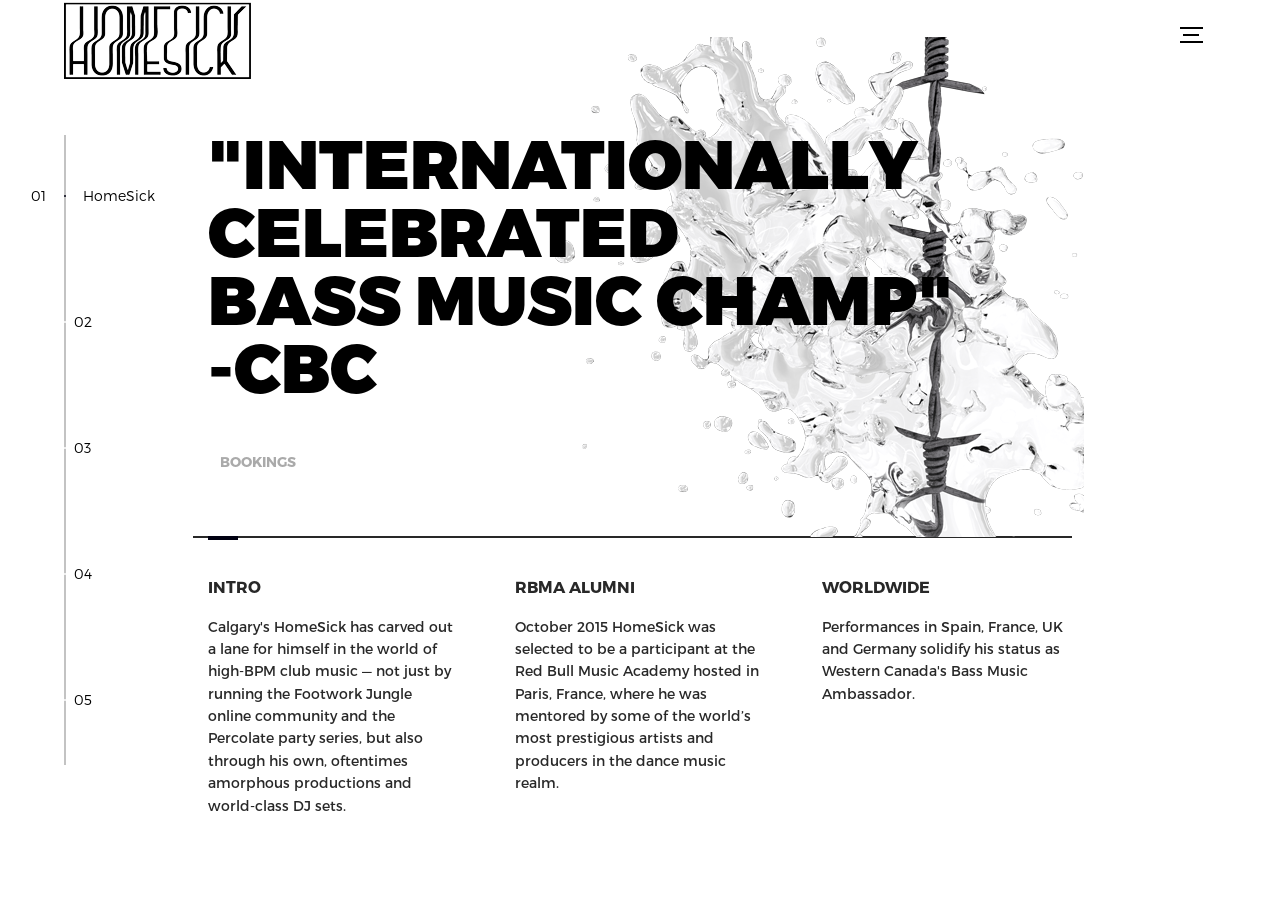
==== commit 2ec96e17: "iuq3" ====
--- a/index.html
+++ b/index.html
@@ -10,6 +10,7 @@
   <meta name="author" content="Bucky Maler">
   <link rel="stylesheet" href="assets/css/main.css">
 </head>
+
 <body>
 
 <!-- notification for small viewports and landscape oriented smartphones -->
@@ -38,9 +39,9 @@
         <nav class="l-side-nav">
           <ul class="side-nav">
             <li class="is-active"><span>HomeSick</span></li>
+            <li><span>Releases</span></li>
+            <li><span>Press</span></li>
             <li><span>Listen</span></li>
-            <li><span>About</span></li>
-            <li><span>Contact</span></li>
             <li><span>Bookings</span></li>
           </ul>
         </nav>
@@ -131,8 +132,8 @@
           <li class="l-section section">
             <div class="about">
               <div class="about--banner">
-                <h2>"The Canadian<br>producer putting<br>the dirt back<br>into breakbeat"<br>-Sónar Music Festival</h2>
-                <a href="#0">Career
+                <h2>"THE CANADIAN<br>PRODUCER PUTTING<br>THE DIRT BACK<br>INTO BREAKBEAT"<br>-Sónar Music Festival</h2>
+                <a href="#0">Press
                   <span>
                     <svg version="1.1" id="Layer_1" xmlns="http://www.w3.org/2000/svg" xmlns:xlink="http://www.w3.org/1999/xlink" x="0px" y="0px" viewBox="0 0 150 118" style="enable-background:new 0 0 150 118;" xml:space="preserve">
                     <g transform="translate(0.000000,118.000000) scale(0.100000,-0.100000)">
@@ -144,14 +145,14 @@
                 <img src="assets/img/about-visual.png" alt="About Us">
               </div>
               <div class="about--options">
-                <a href="#0">
-                  <h3>Winners</h3>
-                </a>
-                <a href="#0">
-                  <h3>Philosophy</h3>
-                </a>
-                <a href="#0">
-                  <h3>History</h3>
+                <a href="https://sonar.es/en/2016/artists/homesick" target="_blank">
+                  <h3>Sónar</h3>
+                </a>
+                <a href="https://nmc.ca/cbysk-homesick/" target="_blank">
+                  <h3>NMC</h3>
+                </a>
+                <a href="https://nesthq.com/homesick-dont-look-in-the-trunk-premiere/" target="_blank">
+                  <h3>Nest HQ</h3>
                 </a>
               </div>
             </div>
@@ -160,103 +161,23 @@
             <div class="contact">
               <div class="contact--lockup">
                 <div class="modal">
-                  <div class="modal--information">
-                    <p>Pawia 5, 31-154 Kraków, Poland</p>
-                    <a href="mailto:ouremail@gmail.com">ouremail@gmail.com</a>
-                    <a href="tel:+148126287560">+48 12 628 75 60</a>
-                  </div>
-                  <ul class="modal--options">
-                    <li><a href="#0">Bēhance</a></li>
-                    <li><a href="#0">dribbble</a></li>
-                    <li><a href="mailto:ouremail@gmail.com">Contact Us</a></li>
-                  </ul>
+<iframe width="100%" height="450" scrolling="no" frameborder="no" allow="autoplay" src="https://w.soundcloud.com/player/?url=https%3A//api.soundcloud.com/playlists/328503597&amp;color=%2350504c&amp;auto_play=false&amp;hide_related=false&amp;show_comments=true&amp;show_user=true&amp;show_reposts=false&amp;show_teaser=true"></iframe>
+
                 </div>
               </div>
             </div>
           </li>
           <li class="l-section section">
             <div class="hire">
-              <h2>Select an option</h2>
+              <h2>Bookings</h2>
+              <a>Please include your contact info</a>
               <!-- checkout formspree.io for easy form setup -->
-              <form class="work-request" action="https://formspree.io/info@homesick89.com" method="POST">
-                <div class="work-request--options">
-                  <span class="options-a">
-                    <input id="opt-1" type="checkbox" value="app design">
-                    <label for="opt-1">
-                      <svg version="1.1" id="Layer_1" xmlns="http://www.w3.org/2000/svg" xmlns:xlink="http://www.w3.org/1999/xlink" x="0px" y="0px"
-                      viewBox="0 0 150 111" style="enable-background:new 0 0 150 111;" xml:space="preserve">
-                      <g transform="translate(0.000000,111.000000) scale(0.100000,-0.100000)">
-                        <path d="M950,705L555,310L360,505C253,612,160,700,155,700c-6,0-44-34-85-75l-75-75l278-278L550-5l475,475c261,261,475,480,475,485c0,13-132,145-145,145C1349,1100,1167,922,950,705z"/>
-                      </g>
-                      </svg>
-                      App Design
-                    </label>
-                    <input id="opt-2" type="checkbox" value="graphic design">
-                    <label for="opt-2">
-                      <svg version="1.1" id="Layer_1" xmlns="http://www.w3.org/2000/svg" xmlns:xlink="http://www.w3.org/1999/xlink" x="0px" y="0px"
-                      viewBox="0 0 150 111" style="enable-background:new 0 0 150 111;" xml:space="preserve">
-                      <g transform="translate(0.000000,111.000000) scale(0.100000,-0.100000)">
-                        <path d="M950,705L555,310L360,505C253,612,160,700,155,700c-6,0-44-34-85-75l-75-75l278-278L550-5l475,475c261,261,475,480,475,485c0,13-132,145-145,145C1349,1100,1167,922,950,705z"/>
-                      </g>
-                      </svg>
-                      Graphic Design
-                    </label>
-                    <input id="opt-3" type="checkbox" value="motion design">
-                    <label for="opt-3">
-                      <svg version="1.1" id="Layer_1" xmlns="http://www.w3.org/2000/svg" xmlns:xlink="http://www.w3.org/1999/xlink" x="0px" y="0px"
-                      viewBox="0 0 150 111" style="enable-background:new 0 0 150 111;" xml:space="preserve">
-                      <g transform="translate(0.000000,111.000000) scale(0.100000,-0.100000)">
-                        <path d="M950,705L555,310L360,505C253,612,160,700,155,700c-6,0-44-34-85-75l-75-75l278-278L550-5l475,475c261,261,475,480,475,485c0,13-132,145-145,145C1349,1100,1167,922,950,705z"/>
-                      </g>
-                      </svg>
-                      Motion Design
-                    </label>
-                  </span>
-                  <span class="options-b">
-                    <input id="opt-4" type="checkbox" value="ux design">
-                    <label for="opt-4">
-                      <svg version="1.1" id="Layer_1" xmlns="http://www.w3.org/2000/svg" xmlns:xlink="http://www.w3.org/1999/xlink" x="0px" y="0px"
-                      viewBox="0 0 150 111" style="enable-background:new 0 0 150 111;" xml:space="preserve">
-                      <g transform="translate(0.000000,111.000000) scale(0.100000,-0.100000)">
-                        <path d="M950,705L555,310L360,505C253,612,160,700,155,700c-6,0-44-34-85-75l-75-75l278-278L550-5l475,475c261,261,475,480,475,485c0,13-132,145-145,145C1349,1100,1167,922,950,705z"/>
-                      </g>
-                      </svg>
-                      UX Design
-                    </label>
-                    <input id="opt-5" type="checkbox" value="webdesign">
-                    <label for="opt-5">
-                      <svg version="1.1" id="Layer_1" xmlns="http://www.w3.org/2000/svg" xmlns:xlink="http://www.w3.org/1999/xlink" x="0px" y="0px"
-                      viewBox="0 0 150 111" style="enable-background:new 0 0 150 111;" xml:space="preserve">
-                      <g transform="translate(0.000000,111.000000) scale(0.100000,-0.100000)">
-                        <path d="M950,705L555,310L360,505C253,612,160,700,155,700c-6,0-44-34-85-75l-75-75l278-278L550-5l475,475c261,261,475,480,475,485c0,13-132,145-145,145C1349,1100,1167,922,950,705z"/>
-                      </g>
-                      </svg>
-                      Webdesign
-                    </label>
-                    <input id="opt-6" type="checkbox" value="marketing">
-                    <label for="opt-6">
-                      <svg version="1.1" id="Layer_1" xmlns="http://www.w3.org/2000/svg" xmlns:xlink="http://www.w3.org/1999/xlink" x="0px" y="0px"
-                      viewBox="0 0 150 111" style="enable-background:new 0 0 150 111;" xml:space="preserve">
-                      <g transform="translate(0.000000,111.000000) scale(0.100000,-0.100000)">
-                        <path d="M950,705L555,310L360,505C253,612,160,700,155,700c-6,0-44-34-85-75l-75-75l278-278L550-5l475,475c261,261,475,480,475,485c0,13-132,145-145,145C1349,1100,1167,922,950,705z"/>
-                      </g>
-                      </svg>
-                      Marketing
-                    </label>
-                  </span>
-                </div>
-                <div class="work-request--information">
-                  <div class="information-name">
-                    <input id="name" type="text" spellcheck="false">
-                    <label for="name">Name</label>
-                  </div>
-                  <div class="information-email">
-                    <input id="email" type="email" spellcheck="false">
-                    <label for="email">Email</label>
-                  </div>
-                </div>
-                <input type="submit" value="Send Request">
-              </form>
+               <form action="https://formspree.io/info@homesick89.com"
+                 method="POST">
+                <h1>name</h1><input type="text" name="name">
+                <h1>email</h1><input type="email" name="_replyto">
+                <input type="submit" value="Send">
+            </form> 
             </div>
           </li>
         </ul>
@@ -265,15 +186,16 @@
   </div>
   <ul class="outer-nav">
     <li class="is-active">Home</li>
-    <li>Works</li>
-    <li>About</li>
-    <li>Contact</li>
-    <li>Hire us</li>
+    <li>Releases</li>
+    <li>Press</li>
+    <li>Listen</li>
+    <li>Bookings</li>
   </ul>
 </div>
 
 <script src="https://ajax.googleapis.com/ajax/libs/jquery/2.2.4/jquery.min.js"></script>
 <script>window.jQuery || document.write('<script src="assets/js/vendor/jquery-2.2.4.min.js"><\/script>')</script>
 <script src="assets/js/functions-min.js"></script>
+
 </body>
 </html>
--- a/assets/css/main.css
+++ b/assets/css/main.css
@@ -144,7 +144,7 @@
     -webkit-appearance: none;
 }
 fieldset {
-    border: 1px solid #aaa;
+    border: 1px solid #c0c0c0;
     margin: 0 2px;
     padding: 0.35em 0.625em 0.75em;
 }
@@ -421,7 +421,7 @@
     position: relative;
     width: 16px;
     height: 2px;
-    background-color: #fff;
+    background-color: #000;
 }
 .header--nav-toggle::before {
     bottom: 5px;
@@ -443,7 +443,7 @@
     color: #fff;
     font-weight: 700;
     text-transform: uppercase;
-    background-color: #0f33ff;
+    background-color: #001;
     border: none;
     opacity: 0;
     visibility: hidden;
@@ -521,7 +521,7 @@
 .side-nav li:nth-child(5)::before {
     content: "05"}
 .side-nav li.is-active {
-    color: #0f33ff;
+    color: #001;
     -webkit-transition: color .4s ease-in-out;
     transition: color .4s ease-in-out;
 }
@@ -578,7 +578,7 @@
     left: 0;
     width: 30px;
     height: 4px;
-    background-color: #0f33ff;
+    background-color: #001;
 }
 .intro--banner h1 {
     position: relative;
@@ -918,7 +918,7 @@
     left: 200px;
     -webkit-transform: rotate(-25deg);
     transform: rotate(-25deg);
-    border: 5px solid #0f33ff;
+    border: 5px solid #001;
     border-right-color: transparent;
     border-bottom-color: transparent;
 }
@@ -931,7 +931,7 @@
     transform: rotate(45deg);
     width: 10px;
     height: 10px;
-    background-color: #0f33ff;
+    background-color: #001;
 }
 .about--banner h2 {
     position: relative;
@@ -948,7 +948,7 @@
     left: 268px;
     width: 30px;
     height: 30px;
-    background-color: #0f33ff;
+    background-color: #001;
     border-radius: 50%}
 .about--banner h2::after {
     content: "";
@@ -957,7 +957,7 @@
     left: 255px;
     width: 10px;
     height: 10px;
-    background-color: #0f33ff;
+    background-color: #001;
 }
 .about--banner a {
     padding: 5px 17px 5px 0;
@@ -1003,7 +1003,7 @@
     height: 75px;
     text-decoration: none;
     color: #000;
-    border: 10px solid #0f33ff;
+    border: 10px solid #001;
     background-position: center;
     background-size: cover;
     background-repeat: no-repeat;
@@ -1157,7 +1157,7 @@
 }
 .contact--lockup .modal--options li:nth-child(3) {
     margin-bottom: 0;
-    background-color: #0f33ff;
+    background-color: #001;
     text-transform: uppercase;
 }
 .contact--lockup .modal--options a {
@@ -1220,7 +1220,7 @@
     font-size: 16px;
     font-weight: 700;
     text-transform: uppercase;
-    background-color: #0f33ff;
+    background-color: #001;
     border: none;
     border-radius: 0;
 }
@@ -1293,8 +1293,8 @@
     display: none;
 }
 .work-request--options input[type="checkbox"]:checked+label {
-    background-color: #0f33ff;
-    border-color: #0f33ff;
+    background-color: #001;
+    border-color: #001;
 }
 .work-request--options input[type="checkbox"]:checked+label svg {
     width: 15px;
@@ -1400,7 +1400,7 @@
     -webkit-transform: translateZ(0) translateX(0) rotateY(0deg);
     transform: translateZ(0) translateX(0) rotateY(0deg);
     min-height: 100%;
-    outline: 30px solid #0f33ff;
+    outline: 30px solid #b8b8b8;
     -webkit-transition: -webkit-transform .4s;
     transition: -webkit-transform .4s;
     transition: transform .4s;
@@ -1425,7 +1425,7 @@
 .effect-rotate-left--animate .container {
     -webkit-transform: translateZ(-1800px) translateX(-50%) rotateY(45deg);
     transform: translateZ(-1800px) translateX(-50%) rotateY(45deg);
-    outline: 30px solid #0f33ff;
+    outline: 30px solid #001;
 }
 .outer-nav {
     position: absolute;
@@ -1492,7 +1492,7 @@
     width: 110%;
     height: 15px;
     opacity: 0;
-    background-color: #0f33ff;
+    background-color: #001;
 }
 .outer-nav>li.is-active::before {
     opacity: 1;
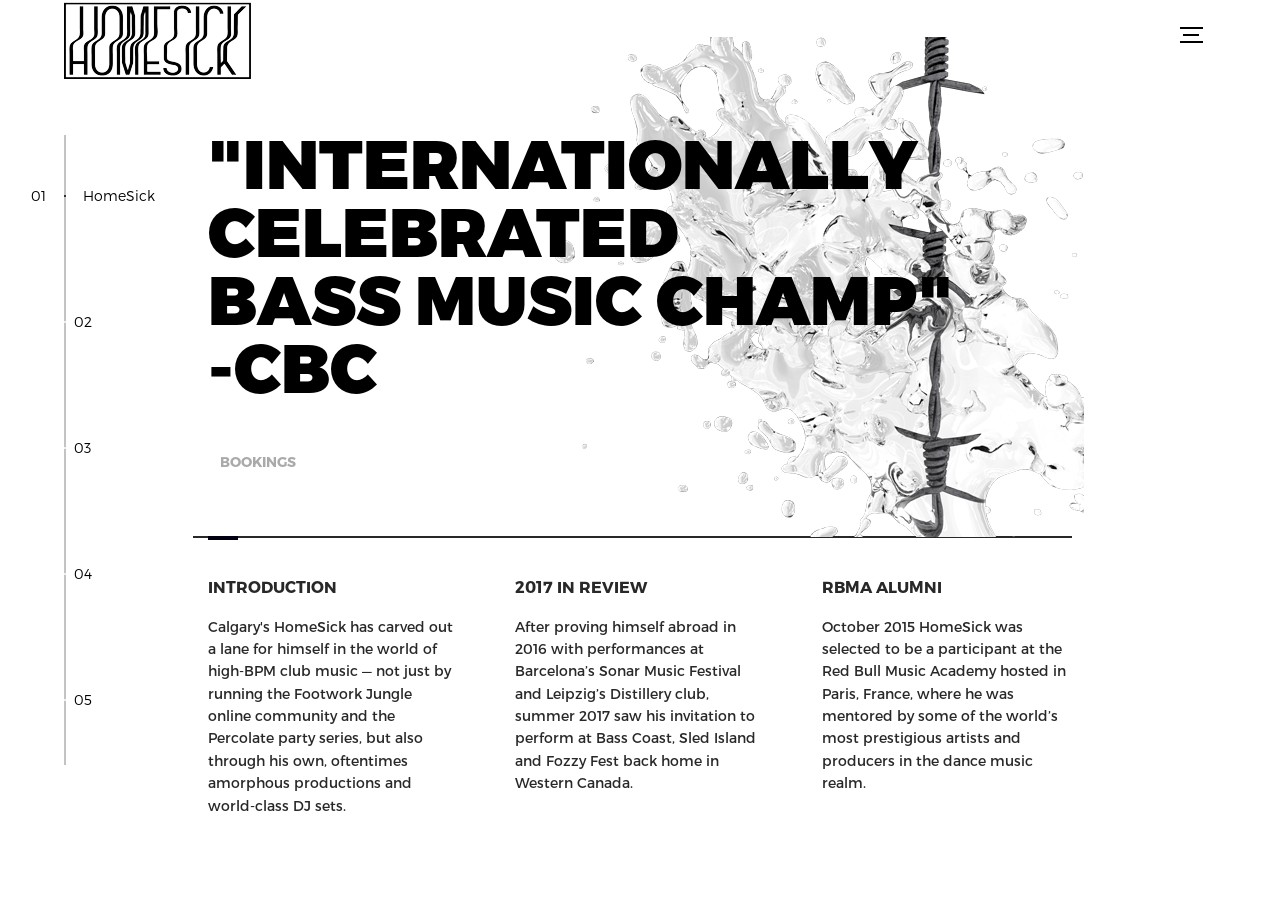
==== commit fc7a63c5: "mobile layout update" ====
--- a/index.html
+++ b/index.html
@@ -62,16 +62,16 @@
               </div>
               <div class="intro--options">
                 <a href="#0">
-                  <h3>INTRO</h3>
+                  <h3>INTRODUCTION</h3>
                   <p>Calgary's HomeSick has carved out a lane for himself in the world of high-BPM club music — not just by running the Footwork Jungle online community and the Percolate party series, but also through his own, oftentimes amorphous productions and world-class DJ sets.</p>
+                </a>
+                <a href="#0">
+                  <h3>2017 IN REVIEW</h3>
+                   <p>After proving himself abroad in 2016 with performances at Barcelona’s Sonar Music Festival and Leipzig’s Distillery club, summer 2017 saw his invitation to perform at Bass Coast, Sled Island and Fozzy Fest back home in Western Canada.</p>
                 </a>
                 <a href="#0">
                   <h3>RBMA ALUMNI</h3>
                   <p>October 2015 HomeSick was selected to be a participant at the Red Bull Music Academy hosted in Paris, France, where he was mentored by some of the world’s most prestigious artists and producers in the dance music realm.</p>
-                </a>
-                <a href="#0">
-                  <h3>WORLDWIDE</h3>
-                  <p>Performances in Spain, France, UK and Germany solidify his status as Western Canada's Bass Music Ambassador.</p>
                 </a>
               </div>
             </div>
--- a/assets/css/main.css
+++ b/assets/css/main.css
@@ -583,6 +583,7 @@
 .intro--banner h1 {
     position: relative;
     font-size: 68px;
+    word-wrap: break-word;
     font-weight: 900;
     line-height: 1;
     z-index: 1;
@@ -695,7 +696,7 @@
     height: 360px;
 }
 .intro--banner h1 {
-    font-size: 55px;
+    font-size: 45px;
 }
 .intro--banner img {
     display: none;
@@ -1068,7 +1069,7 @@
 }
 .about--banner h2 {
     margin-top: 0;
-    font-size: 55px;
+    font-size: 35px;
 }
 .about--banner h2::before {
     top: 43px;
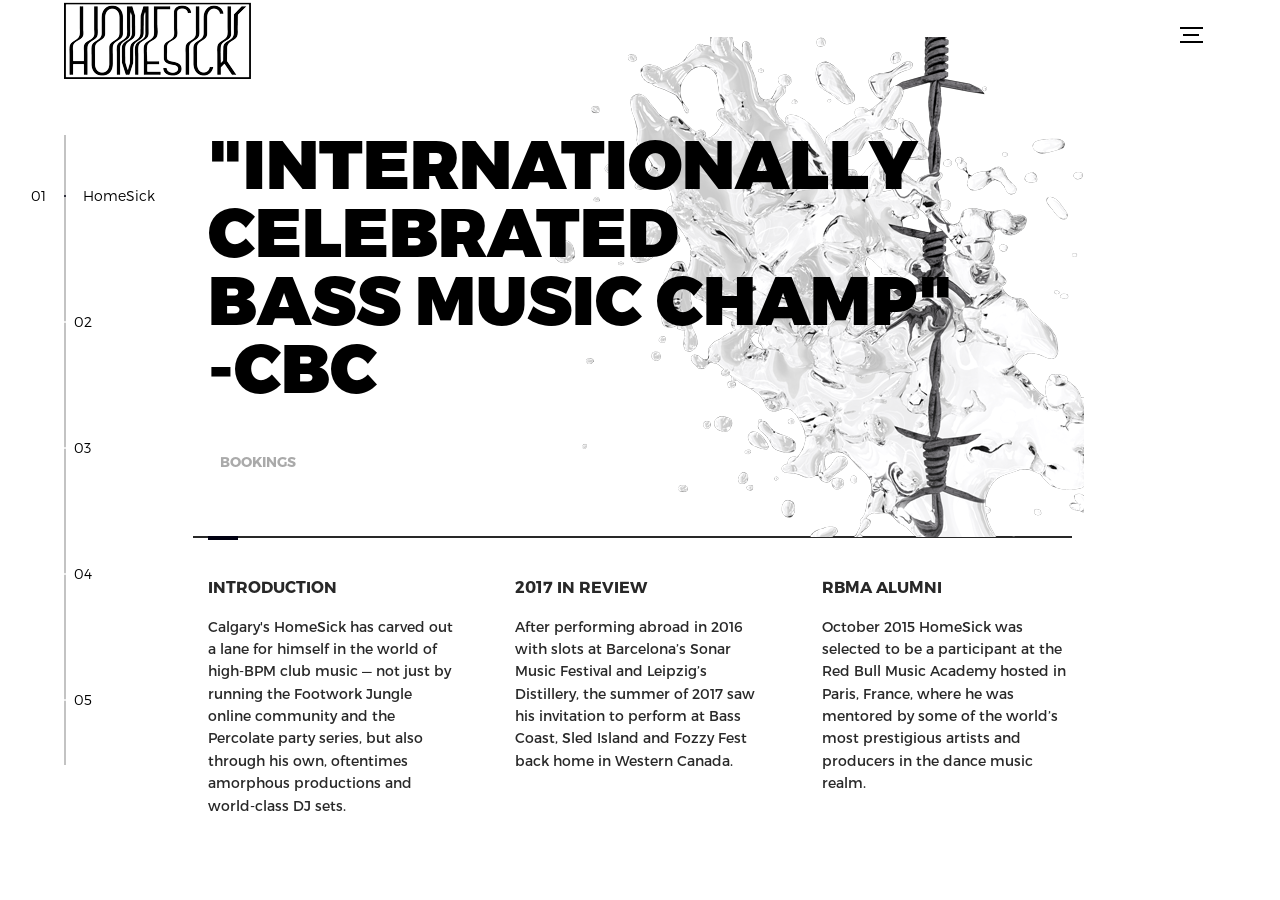
==== commit 69f040fd: "bio update" ====
--- a/index.html
+++ b/index.html
@@ -67,7 +67,7 @@
                 </a>
                 <a href="#0">
                   <h3>2017 IN REVIEW</h3>
-                   <p>After proving himself abroad in 2016 with performances at Barcelona’s Sonar Music Festival and Leipzig’s Distillery club, summer 2017 saw his invitation to perform at Bass Coast, Sled Island and Fozzy Fest back home in Western Canada.</p>
+                   <p>After performing abroad in 2016 with slots at Barcelona’s Sonar Music Festival and Leipzig’s Distillery, the summer of 2017 saw his invitation to perform at Bass Coast, Sled Island and Fozzy Fest back home in Western Canada.</p>
                 </a>
                 <a href="#0">
                   <h3>RBMA ALUMNI</h3>
@@ -161,7 +161,7 @@
             <div class="contact">
               <div class="contact--lockup">
                 <div class="modal">
-<iframe width="100%" height="450" scrolling="no" frameborder="no" allow="autoplay" src="https://w.soundcloud.com/player/?url=https%3A//api.soundcloud.com/playlists/328503597&amp;color=%2350504c&amp;auto_play=false&amp;hide_related=false&amp;show_comments=true&amp;show_user=true&amp;show_reposts=false&amp;show_teaser=true"></iframe>
+                <iframe width="100%" height="450" scrolling="no" frameborder="no" allow="autoplay" src="https://w.soundcloud.com/player/?url=https%3A//api.soundcloud.com/playlists/328503597&amp;color=%2350504c&amp;auto_play=false&amp;hide_related=false&amp;show_comments=true&amp;show_user=true&amp;show_reposts=false&amp;show_teaser=true"></iframe>
 
                 </div>
               </div>
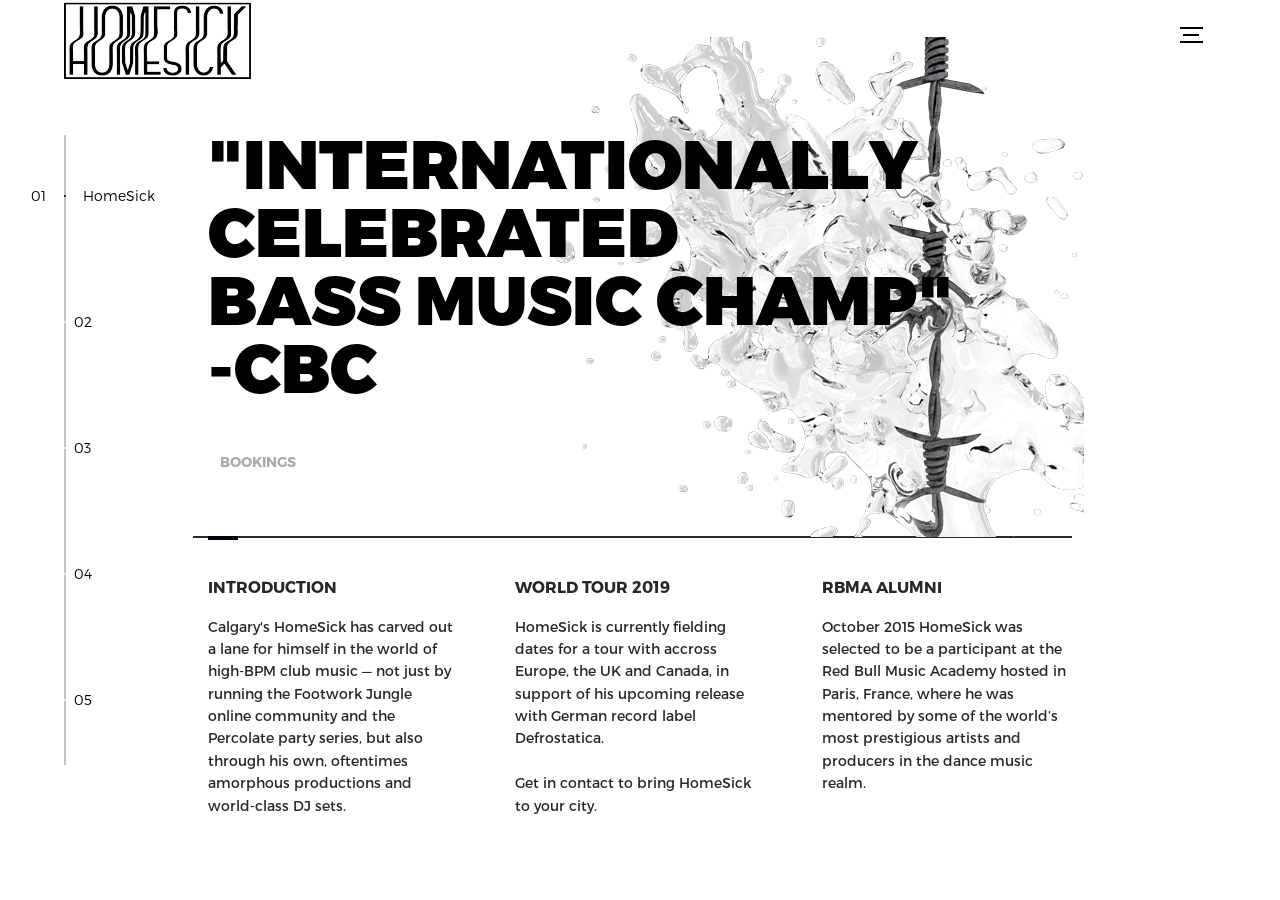
==== commit a425afaf: "2019 update updated info" ====
--- a/index.html
+++ b/index.html
@@ -66,8 +66,8 @@
                   <p>Calgary's HomeSick has carved out a lane for himself in the world of high-BPM club music — not just by running the Footwork Jungle online community and the Percolate party series, but also through his own, oftentimes amorphous productions and world-class DJ sets.</p>
                 </a>
                 <a href="#0">
-                  <h3>2017 IN REVIEW</h3>
-                   <p>After performing abroad in 2016 with slots at Barcelona’s Sonar Music Festival and Leipzig’s Distillery, the summer of 2017 saw his invitation to perform at Bass Coast, Sled Island and Fozzy Fest back home in Western Canada.</p>
+                  <h3>WORLD TOUR 2019</h3>
+                   <p>HomeSick is currently fielding dates for a tour with accross Europe, the UK and Canada, in support of his upcoming release with German record label Defrostatica. <br><br>Get in contact to bring HomeSick to your city.</p>
                 </a>
                 <a href="#0">
                   <h3>RBMA ALUMNI</h3>
@@ -82,30 +82,30 @@
               <div class="work--lockup">
                 <ul class="slider">
                   <li class="slider--item slider--item-left">
-                    <a href="https://www.junodownload.com/products/homesick-enviroment-standards/3132504-02/" target="_blank">
+                    <a href="https://soundcloud.com/foreverhomesick/sets/inside-looking-out" target="_blank">
                       <div class="slider--item-image">
-                        <img src="assets/img/work-environment.jpg" alt="Environment Standards">
+                        <img src="assets/img/work-inside.jpg" alt="Inside Looking Out">
                       </div>
-                      <p class="slider--item-title">Environment Standards (2016)</p>
-                      <p class="slider--item-description">Four powerful 160bpm club tools including a remix from Detroit's Drum and Bass don, Sinistarr.</p>
+                      <p class="slider--item-title">INSIDE LOOKING OUT (2018)</p>
+                      <p class="slider--item-description">2 powerful club tools self-released as a taste of what's to come in 2019.</p>
                     </a>
                   </li>
                   <li class="slider--item slider--item-center">
-                    <a href="http://www.seclusiasis.com/legendary/" target="_blank">
+                   
                       <div class="slider--item-image">
-                        <img src="assets/img/work-legendary.jpg" alt="Legendary">
+                        <img src="assets/img/work-burnout.jpg" alt="Burnout 2099">
                       </div>
-                      <p class="slider--item-title">LEGENDARY (2017)</p>
-                      <p class="slider--item-description">Via Philadelphia powerhouse label Seclusiasis, the release kept the #1 spot in Juno's footwork charts for a full two weeks.</p>
-                    </a>
+                      <p class="slider--item-title">BURNOUT 2099 (FEBRUARY 2019)</p>
+                      <p class="slider--item-description">Debut 12" vinyl record on Germany's Defrostatica Records.</p>
+                    
                   </li>
                   <li class="slider--item slider--item-right">
-                    <a href="http://smarturl.it/psuy36" target="_blank">
+                    <a href="https://fanlink.to/33a" target="_blank">
                       <div class="slider--item-image">
-                        <img src="assets/img/work-dataism.jpg" alt="Dataism">
+                        <img src="assets/img/work-walk.jpg" alt="Walk">
                       </div>
-                      <p class="slider--item-title">DATAISM (2017)</p>
-                      <p class="slider--item-description">The duo put together a three-track EP of powerful club tools during a visit to the Red Bull Studios in Berlin, Germany.</p>
+                      <p class="slider--item-title">WALK (2018)</p>
+                      <p class="slider--item-description">A rare dive into the slower side of club music, Walk utlizes pumping synths and strong breaks.</p>
                     </a>
                   </li>
                 </ul>
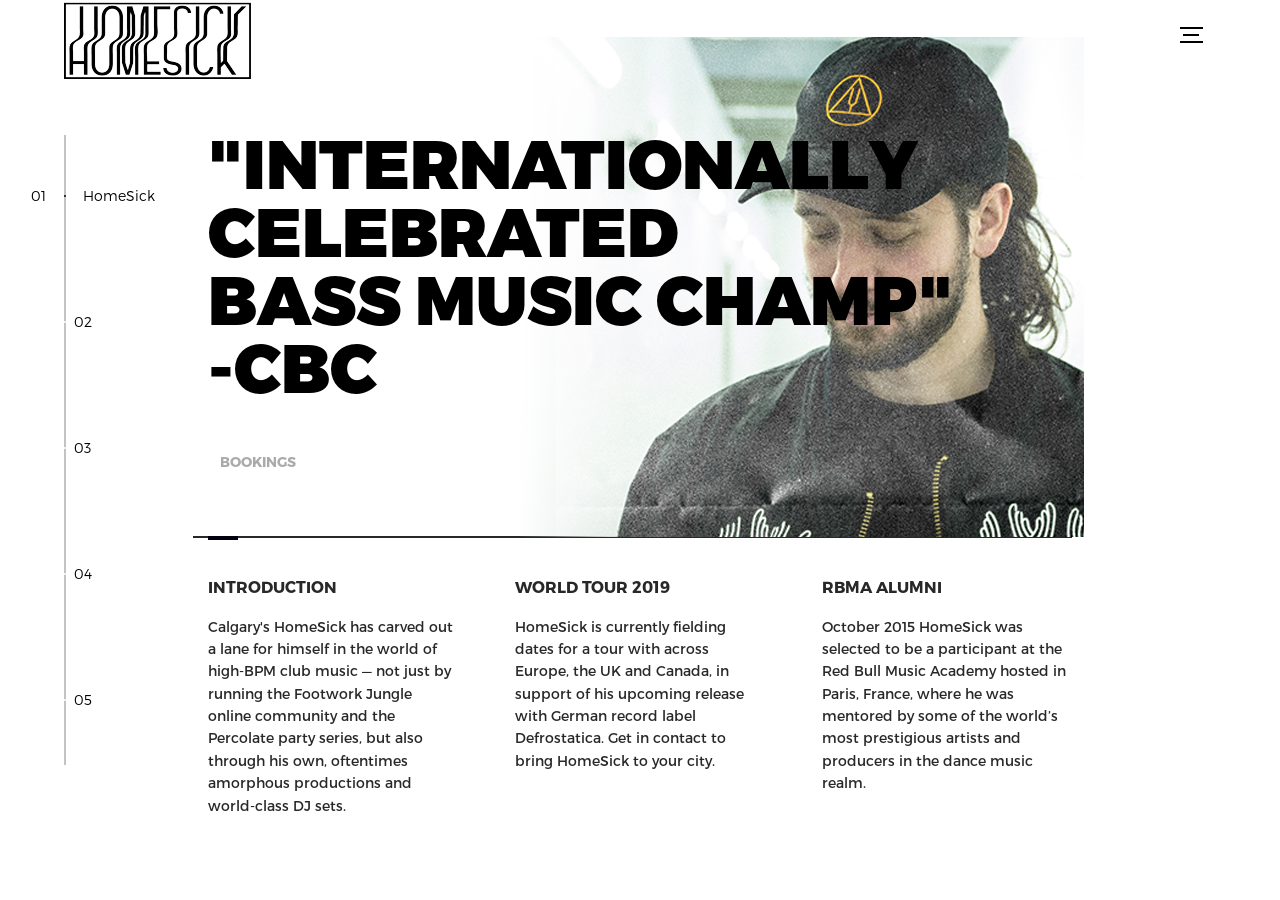
==== commit e23c43a5: "2019 update 3" ====
--- a/index.html
+++ b/index.html
@@ -58,7 +58,7 @@
                   </svg>
                   <span class="btn-background"></span>
                 </button>
-                <img src="assets/img/introduction-visual.png" alt="Welcome">
+                <img src="assets/img/introduction-visual2.png" alt="Welcome">
               </div>
               <div class="intro--options">
                 <a href="#0">
@@ -67,7 +67,7 @@
                 </a>
                 <a href="#0">
                   <h3>WORLD TOUR 2019</h3>
-                   <p>HomeSick is currently fielding dates for a tour with accross Europe, the UK and Canada, in support of his upcoming release with German record label Defrostatica. <br><br>Get in contact to bring HomeSick to your city.</p>
+                   <p>HomeSick is currently fielding dates for a tour with across Europe, the UK and Canada, in support of his upcoming release with German record label Defrostatica. Get in contact to bring HomeSick to your city.</p>
                 </a>
                 <a href="#0">
                   <h3>RBMA ALUMNI</h3>
@@ -161,7 +161,7 @@
             <div class="contact">
               <div class="contact--lockup">
                 <div class="modal">
-                <iframe width="100%" height="450" scrolling="no" frameborder="no" allow="autoplay" src="https://w.soundcloud.com/player/?url=https%3A//api.soundcloud.com/playlists/328503597&amp;color=%2350504c&amp;auto_play=false&amp;hide_related=false&amp;show_comments=true&amp;show_user=true&amp;show_reposts=false&amp;show_teaser=true"></iframe>
+                  <iframe width="100%" height="450" scrolling="no" frameborder="no" allow="autoplay" src="https://w.soundcloud.com/player/?url=https%3A//api.soundcloud.com/users/46640088&color=%23ff5500&auto_play=false&hide_related=false&show_comments=true&show_user=true&show_reposts=false&show_teaser=true"></iframe>
 
                 </div>
               </div>
